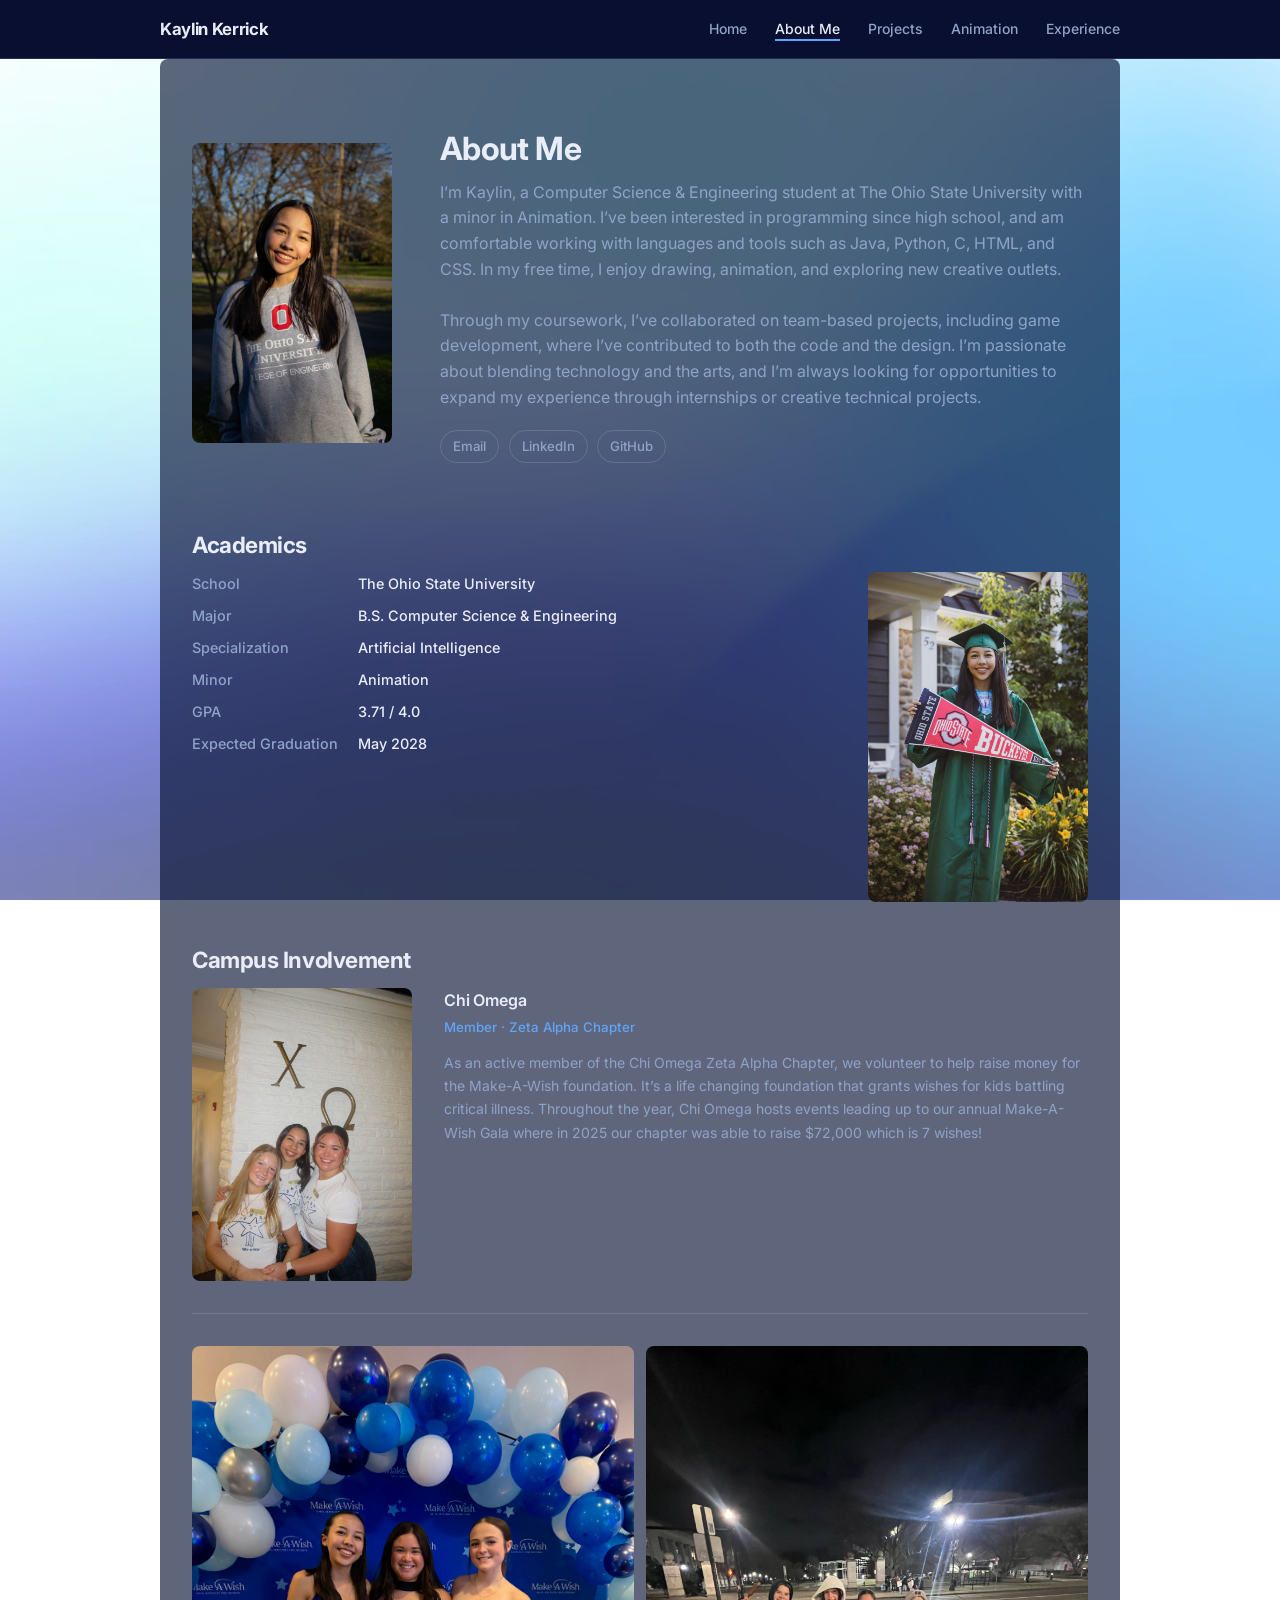
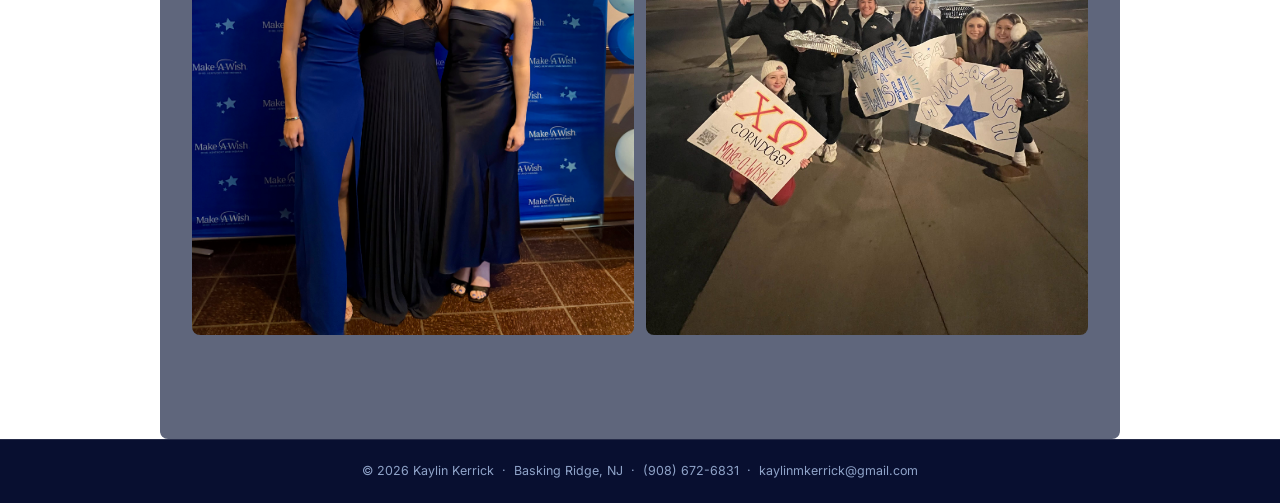
==== about.html @ 4e2c927e "Initial portfolio website" ====
<!DOCTYPE html>
<html lang="en">
<head>
  <meta charset="UTF-8" />
  <meta name="viewport" content="width=device-width, initial-scale=1.0" />
  <title>About Me — Kaylin Kerrick</title>
  <link rel="stylesheet" href="style.css" />
</head>
<body class="inner-page">

  <div class="page-bg"></div>

  <nav>
    <div class="nav-inner">
      <a class="nav-logo" href="index.html">Kaylin Kerrick</a>
      <ul class="nav-links">
        <li><a href="index.html">Home</a></li>
        <li><a href="about.html">About Me</a></li>
        <li><a href="projects.html">Projects</a></li>
        <li><a href="animation.html">Animation</a></li>
        <li><a href="experience.html">Experience</a></li>
      </ul>
    </div>
  </nav>

  <main>
    <section class="hero">
      <div class="hero-photo-placeholder"><img class="hero-photo" src="images/headshot.JPG" alt="Kaylin Kerrick Headshot" /></div>
      <div class="hero-text">
        <h1>About Me</h1>
        <p class="tagline">I’m Kaylin, a Computer Science & Engineering student at The Ohio State University with a minor in Animation. I’ve been interested in programming since high school, and am comfortable working with languages and tools such as Java, Python, C, HTML, and CSS. In my free time, I enjoy drawing, animation, and exploring new creative outlets. 
<br><br>Through my coursework, I’ve collaborated on team-based projects, including game development, where I’ve contributed to both the code and the design. I’m passionate about blending technology and the arts, and I’m always looking for opportunities to expand my experience through internships or creative technical projects.</p>
        <div class="social-links">
          <a href="mailto:kaylinmkerrick@gmail.com">Email</a>
          <a href="https://www.linkedin.com/in/kaylin-kerrick-654739352/" target="_blank">LinkedIn</a>
          <a href="https://github.com/KaylinKerrick" target="_blank">GitHub</a>
        </div>
      </div>
    </section>

    <div class="content-section">
      <h2>Academics</h2>
      <div class="section-with-photo">
        <dl class="info-list">
          <dt>School</dt>
          <dd>The Ohio State University</dd>
          <dt>Major</dt>
          <dd>B.S. Computer Science &amp; Engineering</dd>
          <dt>Specialization</dt>
          <dd>Artificial Intelligence</dd>
          <dt>Minor</dt>
          <dd>Animation</dd>
          <dt>GPA</dt>
          <dd>3.71 / 4.0</dd>
          <dt>Expected Graduation</dt>
          <dd>May 2028</dd>
        </dl>
        <div class="section-photo"><span>🖼</span><img src="images/graduation-buckeyes-flag.jpg" alt="Ridge High School Graduation" /></div>
      </div>
    </div>

    <div class="content-section">
      <h2>Campus Involvement</h2>
      <div class="involvement-block reversed">
        <div class="section-photo"><span>🖼</span><img src="images/chio-philanthropy.jpg" alt="Chi Omega" /></div>

        <div>
          <h3>Chi Omega</h3>
          <p class="role">Member · Zeta Alpha Chapter</p>
          <p>As an active member of the Chi Omega Zeta Alpha Chapter, we volunteer to help raise money for the Make-A-Wish foundation. It’s a life changing foundation that grants wishes for kids battling critical illness. Throughout the year, Chi Omega hosts events leading up to our annual Make-A-Wish Gala where in 2025 our chapter was able to raise $72,000 which is 7 wishes!</p>
        </div>
      </div>
      <div class="section-photos-row">
        <div class="section-photo"><span>🖼</span><img src="images/gala-group-pic.jpeg" alt="Gala Group Photo" /></div>
        <div class="section-photo"><span>🖼</span><img src="images/wings-for-wishes.JPEG" alt="Wings for Wishes" /></div>
      </div>
    </div>
  </main>

  <footer>
    &copy; 2026 Kaylin Kerrick &nbsp;&middot;&nbsp; Basking Ridge, NJ &nbsp;&middot;&nbsp;
    <a href="tel:9086726831">(908) 672-6831</a> &nbsp;&middot;&nbsp;
    <a href="mailto:kaylinmkerrick@gmail.com">kaylinmkerrick@gmail.com</a>
  </footer>

  <script src="script.js"></script>
</body>
</html>
---- style.css ----
@import url('https://fonts.googleapis.com/css2?family=Inter:wght@400;500;600;700&display=swap');

* {
  margin: 0;
  padding: 0;
  box-sizing: border-box;
}

html {
  scroll-behavior: smooth;
}

:root {
  --bg: #ffffff;
  --bg-subtle: #f7f7f7;
  --text: #111111;
  --text-muted: #666666;
  --accent: #60a5fa;
  --accent-light: #dbeafe;
  --border: #e5e5e5;
  --radius: 8px;
  --max-width: 960px;
}

body {
  font-family: 'Inter', sans-serif;
  background: var(--bg);
  color: var(--text);
  line-height: 1.6;
  min-height: 100vh;
  display: flex;
  flex-direction: column;
}

/* ── Nav ──────────────────────────────────────────── */
nav {
  border-bottom: 1px solid rgba(255, 255, 255, 0.12);
  padding: 0 2rem;
  position: sticky;
  top: 0;
  background: #080f30;
  backdrop-filter: blur(8px);
  z-index: 100;
}

.nav-inner {
  max-width: var(--max-width);
  margin: 0 auto;
  display: flex;
  align-items: center;
  justify-content: space-between;
  height: 58px;
}

.nav-logo {
  text-decoration: none;
  display: flex;
  align-items: center;
  font-size: 1.05rem;
  font-weight: 700;
  letter-spacing: -0.02em;
  color: #e8edf8;
  transition: color 0.18s;
}

.nav-logo:hover {
  color: var(--accent);
}

.nav-links {
  display: flex;
  gap: 1.75rem;
  list-style: none;
}

.nav-links a {
  color: #8fa3c8;
  text-decoration: none;
  font-size: 0.875rem;
  font-weight: 500;
  transition: color 0.18s;
}

.nav-links a:hover,
.nav-links a.active {
  color: #e8edf8;
}

.nav-links a.active {
  border-bottom: 2px solid var(--accent);
  padding-bottom: 2px;
}

/* ── Main ─────────────────────────────────────────── */
main {
  max-width: var(--max-width);
  margin: 0 auto;
  padding: 4rem 2rem;
  flex: 1;
}

/* ── Home landing ─────────────────────────────────── */
.home-hero {
  text-align: center;
  padding: 5rem 0 4rem;
}

.home-hero h1 {
  font-size: 2.6rem;
  font-weight: 700;
  letter-spacing: -0.03em;
  margin-bottom: 0.75rem;
}

.home-hero .home-subtitle {
  font-size: 1.05rem;
  color: var(--text-muted);
  max-width: 480px;
  margin: 0 auto 2.5rem;
  line-height: 1.65;
}

/* ── Hero (About page) ────────────────────────────── */
.hero {
  display: flex;
  align-items: center;
  gap: 3rem;
  margin-bottom: 4rem;
}

.hero-photo {
  flex-shrink: 0;
  width: 200px;
  height: auto;
  border-radius: var(--radius);
  display: block;
}

.hero-photo-placeholder {
  flex-shrink: 0;
  width: 200px;
  background: var(--bg-subtle);
  border: 2px dashed var(--border);
  border-radius: var(--radius);
  display: flex;
  align-items: center;
  justify-content: center;
  color: var(--text-muted);
  font-size: 0.78rem;
  text-align: center;
  padding: 1rem;
  aspect-ratio: 3 / 4;
}

.hero-text h1 {
  font-size: 2rem;
  font-weight: 700;
  letter-spacing: -0.02em;
  margin-bottom: 0.35rem;
}

.hero-text .tagline {
  font-size: 1rem;
  color: var(--text-muted);
  margin-bottom: 1.25rem;
}

.social-links {
  display: flex;
  flex-wrap: wrap;
  gap: 0.6rem;
}

.social-links a {
  color: var(--text-muted);
  text-decoration: none;
  font-size: 0.825rem;
  font-weight: 500;
  padding: 0.3rem 0.75rem;
  border: 1px solid var(--border);
  border-radius: 99px;
  transition: border-color 0.18s, color 0.18s;
}

.social-links a:hover {
  border-color: var(--accent);
  color: var(--accent);
}

/* ── Section label ────────────────────────────────── */
.section-label {
  font-size: 0.7rem;
  font-weight: 600;
  text-transform: uppercase;
  letter-spacing: 0.12em;
  color: var(--text-muted);
  margin-bottom: 1.25rem;
}

/* ── Project cards (home) ─────────────────────────── */
.cards {
  display: grid;
  grid-template-columns: repeat(2, 1fr);
  gap: 1.1rem;
}

.card {
  border: 1px solid var(--border);
  border-radius: var(--radius);
  padding: 1.5rem;
  text-decoration: none;
  color: var(--text);
  transition: border-color 0.22s, box-shadow 0.22s, transform 0.22s;
  display: block;
}

.card:hover {
  border-color: var(--accent);
  box-shadow: 0 4px 20px rgba(96, 165, 250, 0.1);
  transform: translateY(-3px);
}

.card-tag {
  font-size: 0.7rem;
  font-weight: 600;
  text-transform: uppercase;
  letter-spacing: 0.09em;
  color: var(--accent);
  margin-bottom: 0.5rem;
}

.card h2 {
  font-size: 1rem;
  font-weight: 600;
  margin-bottom: 0.35rem;
  letter-spacing: -0.01em;
}

.card p {
  font-size: 0.85rem;
  color: var(--text-muted);
  line-height: 1.55;
}

.card-arrow {
  margin-top: 1rem;
  font-size: 0.8rem;
  color: var(--accent);
  font-weight: 500;
}

/* ── Project page header ──────────────────────────── */
.back-link {
  display: inline-flex;
  align-items: center;
  gap: 0.35rem;
  color: var(--text-muted);
  text-decoration: none;
  font-size: 0.85rem;
  font-weight: 500;
  margin-bottom: 2rem;
  transition: color 0.18s;
}

.back-link:hover {
  color: var(--accent);
}

.page-header {
  margin-bottom: 2.5rem;
  padding-bottom: 2rem;
  border-bottom: 1px solid var(--border);
}

.page-header .page-tag {
  font-size: 0.7rem;
  font-weight: 600;
  text-transform: uppercase;
  letter-spacing: 0.1em;
  color: var(--accent);
  margin-bottom: 0.6rem;
}

.page-header h1 {
  font-size: 1.85rem;
  font-weight: 700;
  letter-spacing: -0.02em;
  margin-bottom: 0.4rem;
}

.page-header .meta {
  font-size: 0.875rem;
  color: var(--text-muted);
}

/* ── Tags ─────────────────────────────────────────── */
.tags {
  display: flex;
  flex-wrap: wrap;
  gap: 0.45rem;
  margin-top: 0.75rem;
}

.tag {
  font-size: 0.73rem;
  padding: 0.22rem 0.6rem;
  background: var(--accent-light);
  color: var(--accent);
  border-radius: 99px;
  font-weight: 500;
}

/* ── Content sections ─────────────────────────────── */
.content-section {
  margin-bottom: 2.5rem;
}

.content-section h2 {
  font-size: 1.4rem;
  font-weight: 700;
  margin-bottom: 0.6rem;
  letter-spacing: -0.02em;
}

.content-section p {
  color: var(--text-muted);
  font-size: 0.92rem;
  line-height: 1.75;
}

.content-section p + p {
  margin-top: 0.75rem;
}

/* ── Hero portrait image (scaled down, proportional) ─ */
.hero-banner,
.hero-banner.media-placeholder:has(img) {
  display: flex;
  justify-content: center;
  margin-bottom: 2.5rem;
  border: none;
  background: none;
  padding: 0;
}

.hero-banner img {
  width: auto;
  max-width: 340px;
  height: auto;
  border-radius: var(--radius);
  display: block;
}

/* ── Featured image (larger, centered, above a grid) ─ */
.img-featured {
  display: flex;
  justify-content: center;
  margin-bottom: 1rem;
}

.img-featured img {
  width: auto;
  max-width: 520px;
  height: auto;
  border-radius: var(--radius);
  display: block;
}

/* ── Two-item centered grid ───────────────────────── */
.img-grid.cols-2-centered {
  display: flex;
  justify-content: center;
  gap: 1rem;
}

.img-grid.cols-2-centered .media-placeholder {
  flex: 0 1 340px;
}

/* ── Images inside grids / placeholders ───────────── */
.img-grid img,
.media-placeholder img {
  width: 100%;
  height: auto;
  aspect-ratio: unset;
  object-fit: unset;
  border-radius: var(--radius);
  display: block;
}

/* Strip the dashed-box look when a placeholder holds a real image or video */
.media-placeholder:has(img),
.media-placeholder:has(iframe),
.section-photo:has(img),
.hero-photo-placeholder:has(img) {
  border: none;
  background: none;
  padding: 0;
  aspect-ratio: unset;
  display: block;
}

.media-placeholder:has(img) > span,
.media-placeholder:has(iframe) > span,
.section-photo:has(img) > span {
  display: none;
}

/* Images inside section-photo containers */
.section-photo img {
  width: 100%;
  height: auto;
  aspect-ratio: unset;
  object-fit: unset;
  border-radius: var(--radius);
  display: block;
}

/* ── Image / video placeholder ────────────────────── */
.media-placeholder {
  width: 100%;
  aspect-ratio: 16 / 9;
  background: var(--bg-subtle);
  border: 2px dashed var(--border);
  border-radius: var(--radius);
  display: flex;
  flex-direction: column;
  align-items: center;
  justify-content: center;
  color: var(--text-muted);
  font-size: 0.83rem;
  gap: 0.35rem;
  margin-bottom: 2.5rem;
}

.media-placeholder span {
  font-size: 1.5rem;
}

.img-grid {
  display: grid;
  grid-template-columns: repeat(2, 1fr);
  gap: 1rem;
  margin-bottom: 2.5rem;
  align-items: start;
}

.img-grid .media-placeholder {
  margin-bottom: 0;
}

/* ── Info list (academics) ────────────────────────── */
.section-with-photo {
  display: grid;
  grid-template-columns: 1fr 220px;
  gap: 2rem;
  align-items: start;
}

.info-list {
  display: grid;
  grid-template-columns: auto 1fr;
  gap: 0.55rem 1.25rem;
  font-size: 0.9rem;
}

.info-list dt {
  color: var(--text-muted);
  font-weight: 500;
  white-space: nowrap;
}

.info-list dd {
  color: var(--text);
  font-weight: 500;
}

/* ── Involvement block (Chi Omega, etc.) ──────────── */
.involvement-block.reversed {
  grid-template-columns: 220px 1fr;
}

.involvement-block {
  display: grid;
  grid-template-columns: 1fr 220px;
  gap: 2rem;
  align-items: start;
  padding-bottom: 2rem;
  border-bottom: 1px solid var(--border);
  margin-bottom: 2rem;
}

.involvement-block:last-child {
  border-bottom: none;
  margin-bottom: 0;
  padding-bottom: 0;
}

.involvement-block h3 {
  font-size: 1rem;
  font-weight: 600;
  margin-bottom: 0.25rem;
  letter-spacing: -0.01em;
}

.involvement-block .role {
  font-size: 0.83rem;
  color: var(--accent);
  font-weight: 500;
  margin-bottom: 0.55rem;
}

.involvement-block p {
  font-size: 0.875rem;
  color: var(--text-muted);
  line-height: 1.65;
}

/* ── Section photo placeholder ────────────────────── */
.section-photo {
  width: 100%;
  aspect-ratio: 3 / 4;
  background: var(--bg-subtle);
  border: 2px dashed var(--border);
  border-radius: var(--radius);
  display: flex;
  flex-direction: column;
  align-items: center;
  justify-content: center;
  color: var(--text-muted);
  font-size: 0.78rem;
  gap: 0.3rem;
  text-align: center;
  padding: 0.75rem;
}

.section-photo span {
  font-size: 1.25rem;
}

.section-photos-row {
  display: grid;
  grid-template-columns: repeat(2, 1fr);
  gap: 0.75rem;
  margin-top: 1.25rem;
}

@media (max-width: 640px) {
  .section-with-photo,
  .involvement-block {
    grid-template-columns: 1fr;
  }

  .section-photo {
    aspect-ratio: 16 / 9;
  }

  .section-photos-row {
    grid-template-columns: repeat(2, 1fr);
  }
}

/* ── Process steps (animation page) ──────────────── */
.process-steps {
  display: flex;
  flex-direction: column;
  gap: 0;
  margin-top: 0.5rem;
}

.process-step {
  padding: 2rem 0;
  border-bottom: 1px solid var(--border);
}

.process-step:last-child {
  border-bottom: none;
}

.process-step-title {
  display: flex;
  align-items: center;
  gap: 0.65rem;
  font-size: 0.95rem;
  font-weight: 600;
  letter-spacing: -0.01em;
  margin-bottom: 0.5rem;
}

.step-num {
  font-size: 0.68rem;
  font-weight: 700;
  color: var(--accent);
  background: var(--accent-light);
  border-radius: 99px;
  padding: 0.15rem 0.55rem;
  letter-spacing: 0.06em;
}

.process-step p {
  font-size: 0.875rem;
  color: var(--text-muted);
  line-height: 1.65;
  margin-bottom: 1.25rem;
}

.img-grid.cols-1 {
  grid-template-columns: 1fr;
  max-width: 520px;
}

.img-grid.cols-3 {
  grid-template-columns: repeat(3, 1fr);
}

.img-grid.cols-5 {
  grid-template-columns: repeat(3, 1fr);
}

@media (max-width: 640px) {
  .img-grid.cols-3,
  .img-grid.cols-5 {
    grid-template-columns: repeat(2, 1fr);
  }
}

/* ── Work experience ──────────────────────────────── */
.experience-list {
  display: flex;
  flex-direction: column;
}

.experience-item {
  display: grid;
  grid-template-columns: 130px 1fr;
  gap: 2rem;
  padding: 2rem 0;
  border-bottom: 1px solid var(--border);
}

.experience-item:first-child {
  padding-top: 0;
}

.experience-item:last-child {
  border-bottom: none;
}

.experience-date {
  font-size: 0.8rem;
  color: var(--text-muted);
  padding-top: 0.15rem;
  line-height: 1.5;
}

.experience-body h3 {
  font-size: 1rem;
  font-weight: 600;
  margin-bottom: 0.2rem;
  letter-spacing: -0.01em;
}

.experience-body .company {
  font-size: 0.875rem;
  color: var(--accent);
  font-weight: 500;
  margin-bottom: 0.6rem;
}

.experience-body p {
  font-size: 0.875rem;
  color: var(--text-muted);
  line-height: 1.65;
}

/* ── Location sub-heading (disney page, etc.) ─────── */
.location-heading {
  display: flex;
  align-items: center;
  gap: 0.6rem;
  font-size: 0.9rem;
  font-weight: 600;
  color: var(--text);
  margin: 1.75rem 0 1rem;
  letter-spacing: -0.01em;
}

.location-heading::before {
  content: '';
  display: inline-block;
  width: 10px;
  height: 10px;
  border-radius: 50%;
  background: var(--accent);
  flex-shrink: 0;
}

/* ── Inline PDF embed ─────────────────────────────── */
.pdf-embed {
  display: block;
  width: 100%;
  height: 780px;
  border: 1px solid var(--border);
  border-radius: var(--radius);
  margin-top: 0.75rem;
}

/* ── Essay block ──────────────────────────────────── */
.essay-block {
  background: var(--bg-subtle);
  border-left: 3px solid var(--accent);
  border-radius: 0 var(--radius) var(--radius) 0;
  padding: 1.5rem 1.75rem;
  margin-top: 0.75rem;
}

.essay-block p {
  font-size: 0.9rem;
  color: var(--text-muted);
  line-height: 1.8;
}

.essay-block p + p {
  margin-top: 1em;
}

/* ── Explore more link (experience items) ─────────── */
.explore-link {
  display: inline-flex;
  align-items: center;
  gap: 0.3rem;
  margin-top: 0.9rem;
  font-size: 0.825rem;
  font-weight: 600;
  color: var(--accent);
  text-decoration: none;
  transition: gap 0.18s;
}

.explore-link:hover {
  gap: 0.55rem;
}

/* ── Footer ───────────────────────────────────────── */
footer {
  border-top: 1px solid var(--border);
  padding: 1.25rem 2rem;
  text-align: center;
  font-size: 0.78rem;
  color: var(--text-muted);
  line-height: 1.8;
}

footer a {
  color: var(--text-muted);
  text-decoration: none;
  transition: color 0.18s;
}

footer a:hover {
  color: var(--accent);
}

/* ── Home page background image ───────────────────── */
.home-bg {
  position: fixed;
  inset: 0;
  z-index: -1;
  background: url('images/osu-campus.webp') center / cover no-repeat;
  opacity: 0.55;
  pointer-events: none;
}

/* ── Inner page background image ──────────────────── */
.page-bg {
  position: fixed;
  inset: 0;
  z-index: -1;
  background: url('images/background.avif') center / cover no-repeat;
  opacity: 0.55;
  pointer-events: none;
}

body.inner-page {
  background: transparent;
}

body.inner-page main {
  background: rgba(10, 20, 55, 0.65);
  border-radius: var(--radius);
  --bg: #0f1f50;
  --bg-subtle: #132258;
  --text: #e8edf8;
  --text-muted: #8fa3c8;
  --border: rgba(255, 255, 255, 0.14);
  --accent-light: rgba(96, 165, 250, 0.28);
  color: #e8edf8;
}

body.inner-page footer {
  background: #080f30;
  color: #8fa3c8;
  border-top-color: rgba(255, 255, 255, 0.12);
}

body.inner-page footer a {
  color: #8fa3c8;
}

body.inner-page footer a:hover {
  color: var(--accent);
}

body.home-page {
  background: transparent;
}

body.home-page .home-hero {
  margin-bottom: 1.5rem;
}

body.home-page main {
  background: rgba(10, 20, 55, 0.65);
  border-radius: var(--radius);
  --bg: #0f1f50;
  --bg-subtle: #132258;
  --text: #e8edf8;
  --text-muted: #8fa3c8;
  --border: rgba(255, 255, 255, 0.14);
  --accent-light: rgba(96, 165, 250, 0.28);
  color: #e8edf8;
}

body.home-page footer {
  background: #080f30;
  color: #8fa3c8;
  border-top-color: rgba(255, 255, 255, 0.12);
}

body.home-page footer a {
  color: #8fa3c8;
}

body.home-page footer a:hover {
  color: var(--accent);
}

.card {
  background: var(--bg);
}

footer {
  background: var(--bg);
}

/* ── Scroll animations ────────────────────────────── */
.animate-up {
  opacity: 0;
  transform: translateY(28px);
  transition: opacity 0.55s cubic-bezier(0.22, 1, 0.36, 1),
              transform 0.55s cubic-bezier(0.22, 1, 0.36, 1);
}

.animate-up.in-view {
  opacity: 1;
  transform: translateY(0);
}

/* ── Responsive ───────────────────────────────────── */
@media (max-width: 640px) {
  .nav-links {
    gap: 1.1rem;
  }

  .hero {
    flex-direction: column;
    align-items: flex-start;
    gap: 1.5rem;
  }

  .cards {
    grid-template-columns: 1fr;
  }

  .experience-item {
    grid-template-columns: 1fr;
    gap: 0.2rem;
  }

  .img-grid {
    grid-template-columns: 1fr;
  }
}
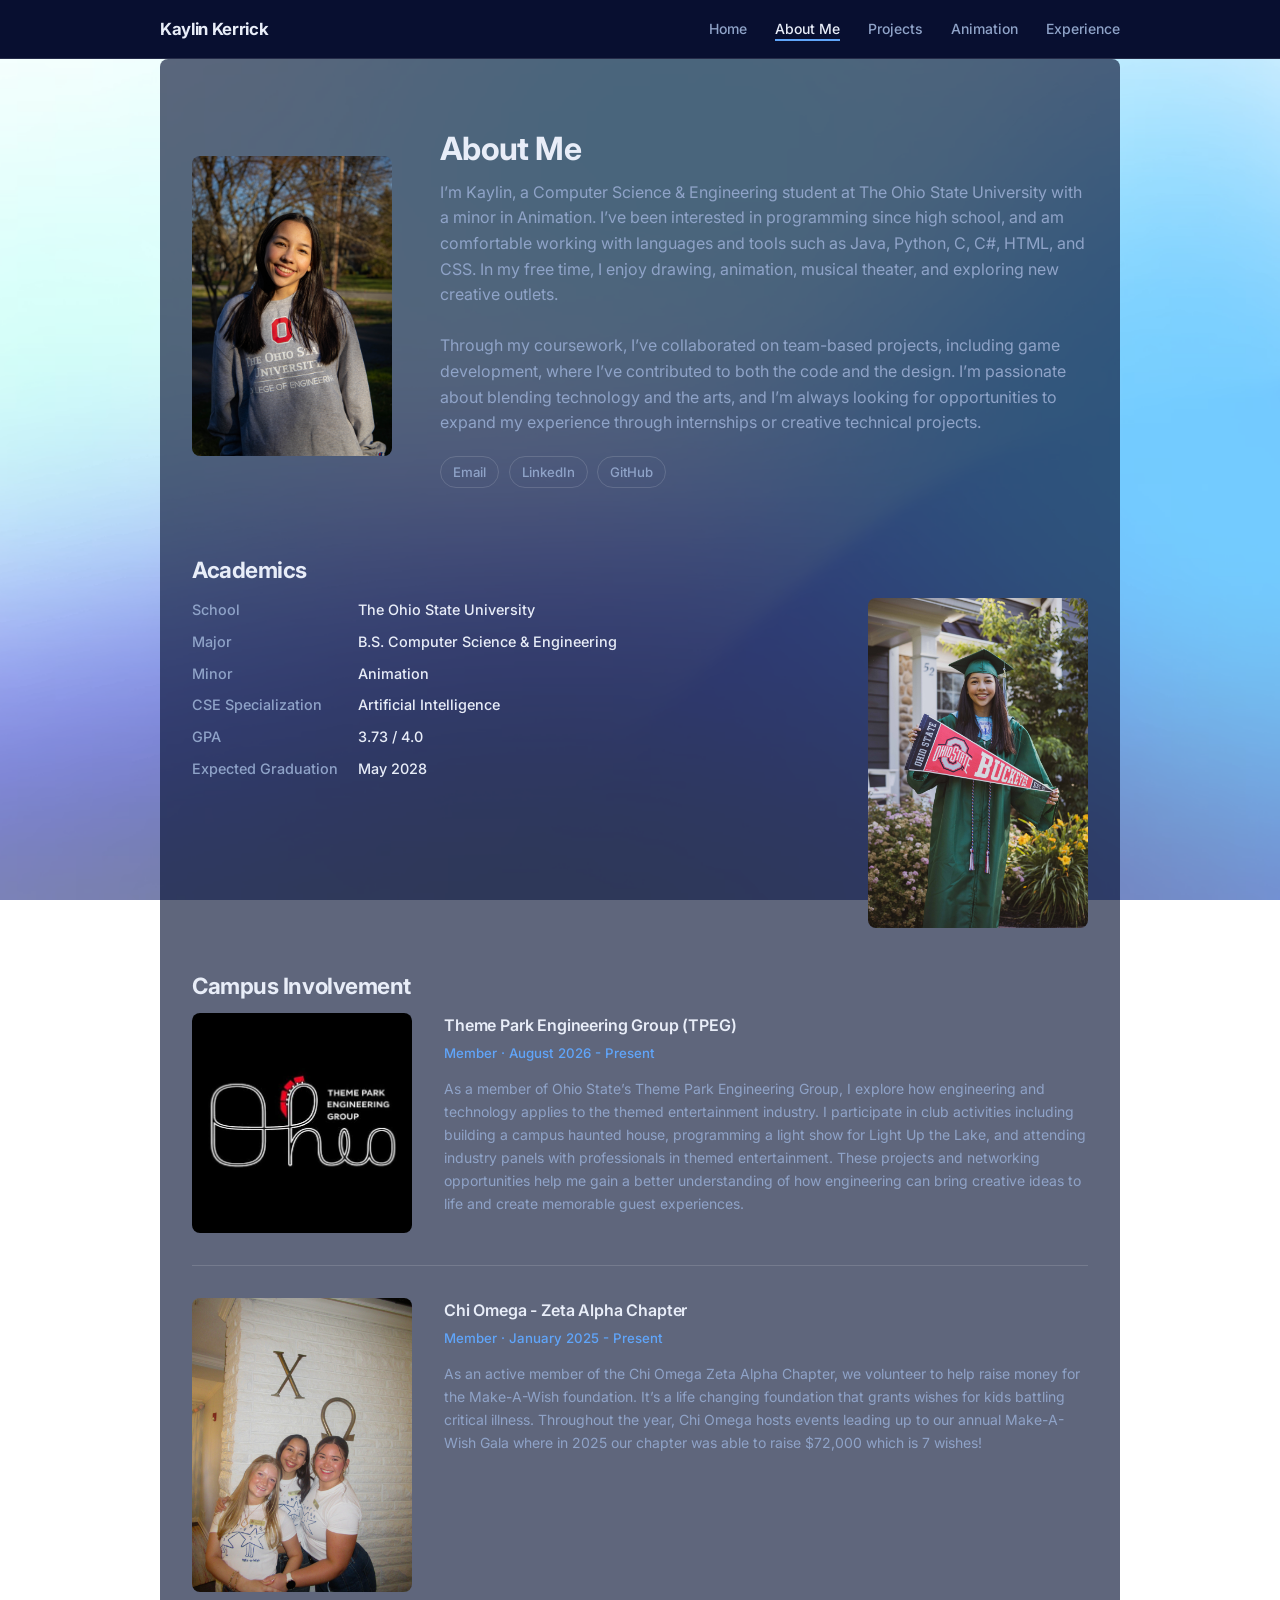
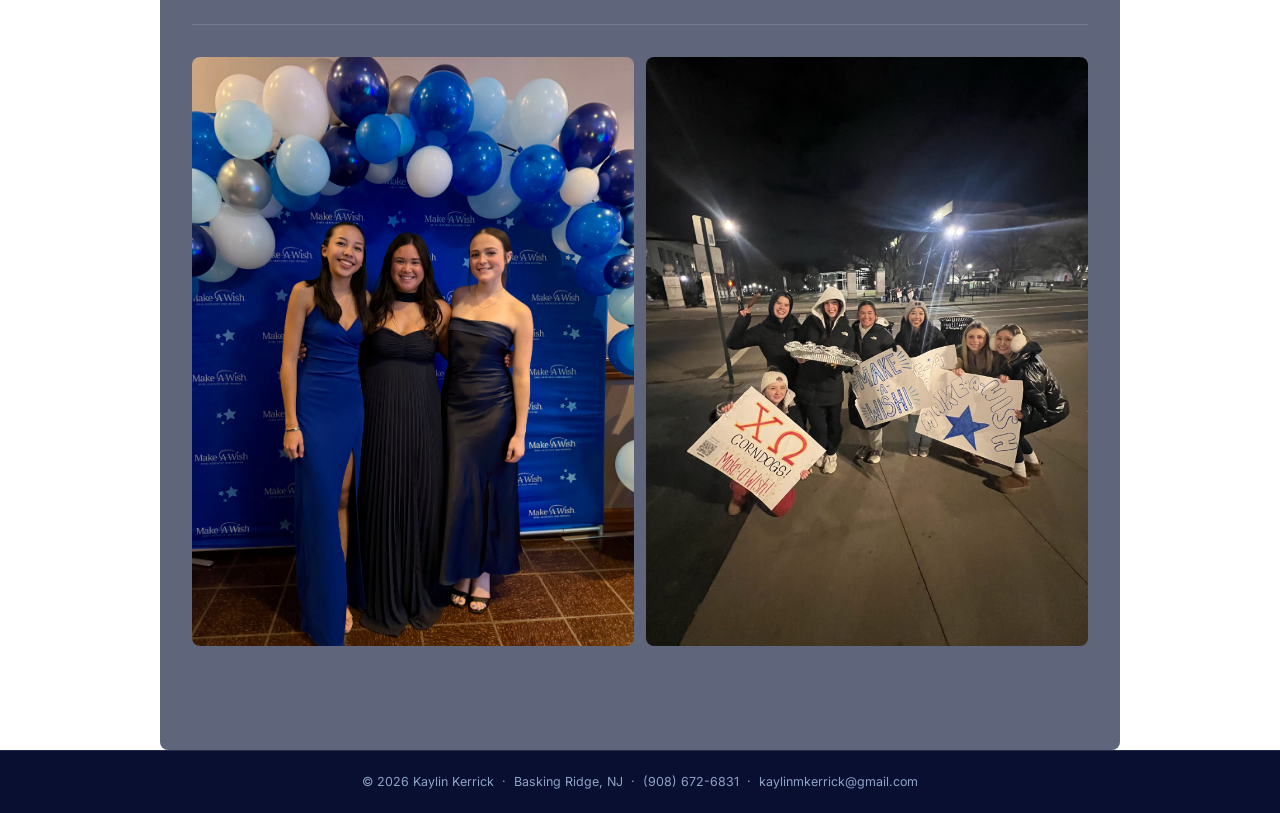
==== commit 1f33c84d: "Updates Added TPEG to the About Me page, and added previous volunteer experience to the Experience p" ====
--- a/about.html
+++ b/about.html
@@ -28,7 +28,7 @@
       <div class="hero-photo-placeholder"><img class="hero-photo" src="images/headshot.JPG" alt="Kaylin Kerrick Headshot" /></div>
       <div class="hero-text">
         <h1>About Me</h1>
-        <p class="tagline">I’m Kaylin, a Computer Science & Engineering student at The Ohio State University with a minor in Animation. I’ve been interested in programming since high school, and am comfortable working with languages and tools such as Java, Python, C, HTML, and CSS. In my free time, I enjoy drawing, animation, and exploring new creative outlets. 
+        <p class="tagline">I’m Kaylin, a Computer Science & Engineering student at The Ohio State University with a minor in Animation. I’ve been interested in programming since high school, and am comfortable working with languages and tools such as Java, Python, C, C#, HTML, and CSS. In my free time, I enjoy drawing, animation, musical theater, and exploring new creative outlets. 
 <br><br>Through my coursework, I’ve collaborated on team-based projects, including game development, where I’ve contributed to both the code and the design. I’m passionate about blending technology and the arts, and I’m always looking for opportunities to expand my experience through internships or creative technical projects.</p>
         <div class="social-links">
           <a href="mailto:kaylinmkerrick@gmail.com">Email</a>
@@ -46,12 +46,12 @@
           <dd>The Ohio State University</dd>
           <dt>Major</dt>
           <dd>B.S. Computer Science &amp; Engineering</dd>
-          <dt>Specialization</dt>
-          <dd>Artificial Intelligence</dd>
           <dt>Minor</dt>
           <dd>Animation</dd>
+          <dt>CSE Specialization</dt>
+          <dd>Artificial Intelligence</dd>
           <dt>GPA</dt>
-          <dd>3.71 / 4.0</dd>
+          <dd>3.73 / 4.0</dd>
           <dt>Expected Graduation</dt>
           <dd>May 2028</dd>
         </dl>
@@ -62,11 +62,22 @@
     <div class="content-section">
       <h2>Campus Involvement</h2>
       <div class="involvement-block reversed">
+        <a href="https://www.tpegosu.com/" target="_blank"><div class="section-photo"><span>🖼</span><img src="images/tpeg_logo.jpg" alt="Theme Park Engineering Group" /></div></a>
+
+        <div>
+          <h3>Theme Park Engineering Group (TPEG)</h3>
+          <p class="role">Member · August 2026 - Present</p>
+          <p>As a member of Ohio State’s Theme Park Engineering Group, I explore how engineering and technology applies to the themed entertainment industry. I participate in club activities including building a campus haunted house, programming a light show for Light Up the Lake, and attending industry panels with professionals in themed entertainment. These projects and networking opportunities help me gain a better understanding of how engineering can bring creative ideas to life and create memorable guest experiences.
+</p>
+        </div>
+      </div>
+
+      <div class="involvement-block reversed">
         <div class="section-photo"><span>🖼</span><img src="images/chio-philanthropy.jpg" alt="Chi Omega" /></div>
 
         <div>
-          <h3>Chi Omega</h3>
-          <p class="role">Member · Zeta Alpha Chapter</p>
+          <h3>Chi Omega - Zeta Alpha Chapter</h3>
+          <p class="role">Member · January 2025 - Present</p>
           <p>As an active member of the Chi Omega Zeta Alpha Chapter, we volunteer to help raise money for the Make-A-Wish foundation. It’s a life changing foundation that grants wishes for kids battling critical illness. Throughout the year, Chi Omega hosts events leading up to our annual Make-A-Wish Gala where in 2025 our chapter was able to raise $72,000 which is 7 wishes!</p>
         </div>
       </div>
